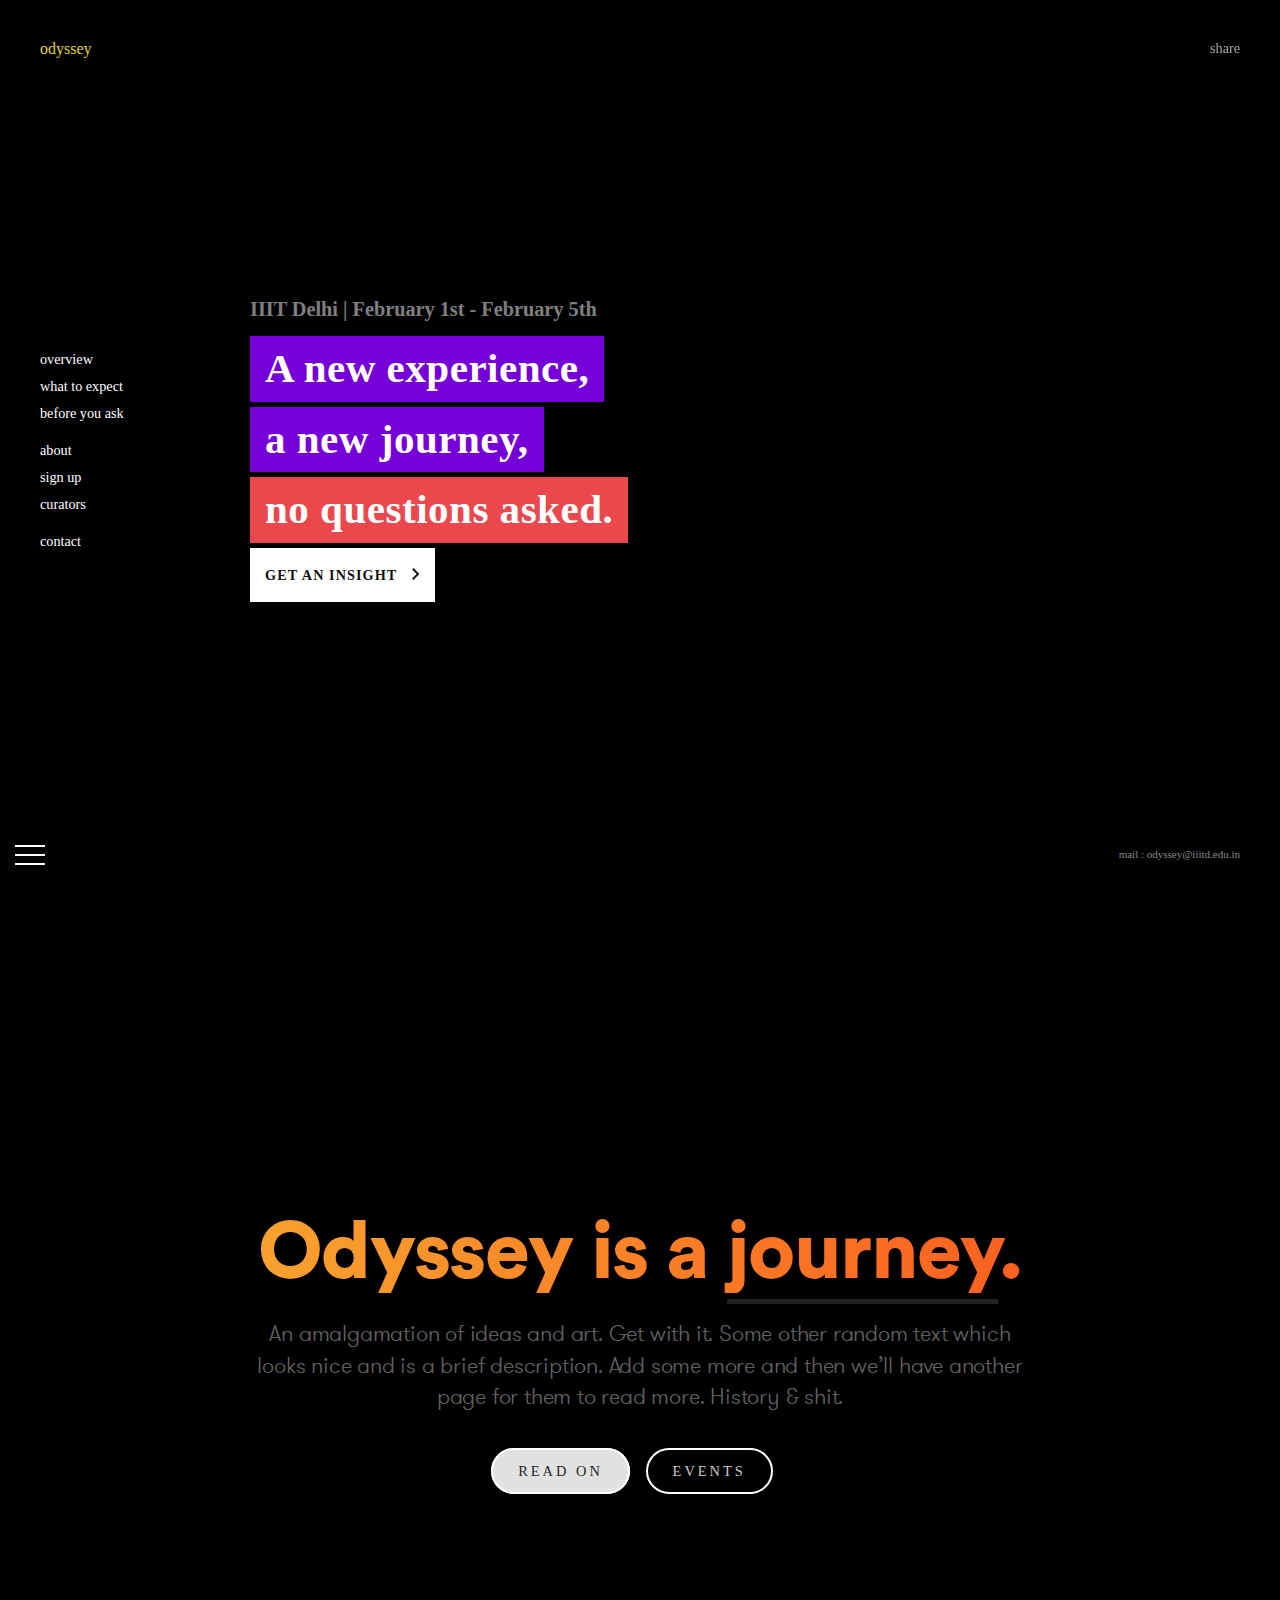
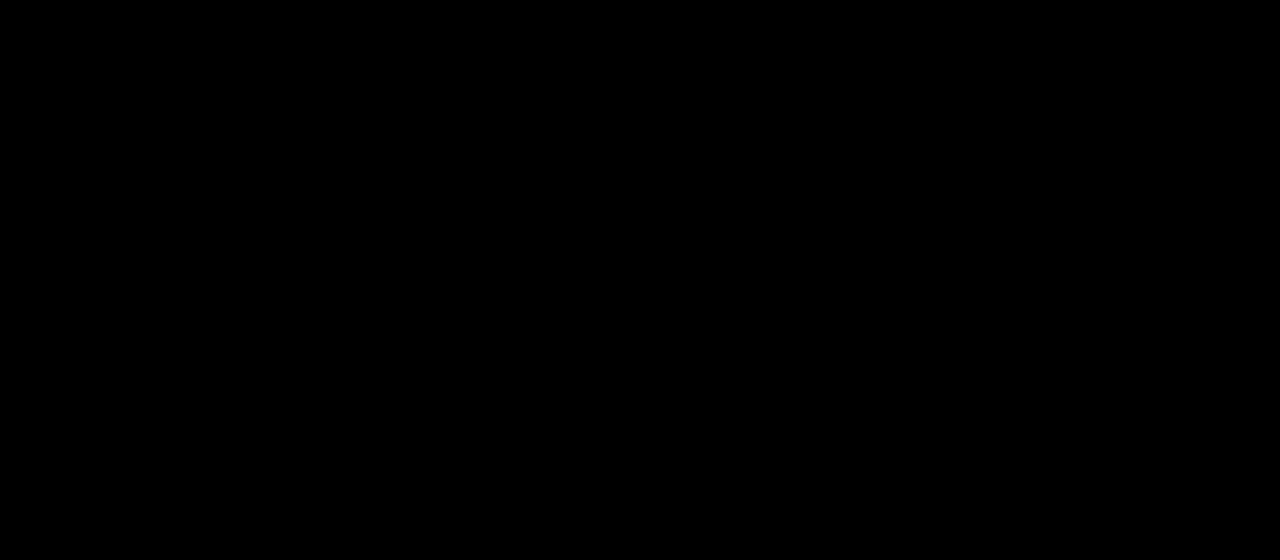
==== index.html @ 2875e205 "UPDATED Home" ====
<!DOCTYPE html>
<html lang="en">

<head>
    <meta charset="UTF-8">
    <title>O D Y S S E Y ' 1 7</title>
    <meta name="viewport" content="width=device-width, initial-scale=1">
    <link rel="stylesheet" href="css/app.css">
    <link rel="stylesheet" href="css/inola.css">
    <link rel="stylesheet" href="css/demo.css">
    <link rel="stylesheet" href="css/animate.css">
    <link href="https://fonts.googleapis.com/css?family=PT+Mono|Lato:100" rel="stylesheet">
    <script src="https://cdnjs.cloudflare.com/ajax/libs/jquery/3.2.1/jquery.min.js"></script>
    <script src="js/text.js"></script>
    <script src="js/lettering.js"></script>
    <script></script>
</head>

<body>
    <main class="nav">
        <section class="content">
            <nav class="menu menu--inola">
                <a class="menu__item" href="#">
						<span class="menu__item-name">What is this?</span>
						<span class="menu__item-label">odyssey is a journey</span>
					</a>
                <a class="menu__item" href="#">
						<span class="menu__item-name">The Realms</span>
						<span class="menu__item-label">Get ready to rumble</span>
					</a>
                <a class="menu__item" href="#">
						<span class="menu__item-name">Past Sponsors</span>
						<span class="menu__item-label">We need money yo</span>
					</a>
                <a class="menu__item" href="#">
						<span class="menu__item-name">Calendar</span>
						<span class="menu__item-label">Important dates</span>
					</a>
                <a class="menu__item" href="#">
						<span class="menu__item-name">Contact</span>
						<span class="menu__item-label">Get in touch</span>
					</a>
            </nav>
        </section>
    </main>
    <!--     <section class="main">
        <div class="centered">
            <div class="top">
                <div id="nav-icon1">
                    <span></span>
                    <span></span>
                    <span></span>
                </div>
            </div>
            <h2 class="seventeen">
				17
			</h2>
            <h1>ODYSSEY</h1>
            <h1>ODYSSEY</h1>
            <h1>ODYSSEY</h1>
        </div>
        <div class="social--links">
            <ul class="inline">
                <li>&#xf051;</li>
                <li>&#xf058;</li>
                <li>&#xf05d;</li>
                <li>&#xf05a;</li>
            </ul>
        </div>
    </section> -->
    <!-- HOME NEW -->
    <div class="c-navigation js-navigation c-navigation--landing is-animated" data-animate="after-intro">
        <div class="c-navigation__top">
            <a class="c-navigation__logo" data-track="Logo" href="/">
ODYSSEY
<!-- </a> <a class="c-navigation__link c-navigation__link--menu js-menu-button" href="#"></a> -->
            <a class="c-navigation__link c-navigation__link--share js-share-toggle" href="#">Share</a>
        </div>
        <div class="c-navigation__middle">
            <nav class="c-navigation__links">
                <div class="c-navigation__links-group">
                    <a class="c-navigation__link js-section-nav-link" data-section="overview" data-track="Navigation" data-label="Overview" href="/overview">Overview</a>
                    <a class="c-navigation__link js-section-nav-link" data-section="expectations" data-track="Navigation" data-label="Expectations" href="/expectations">What to Expect</a>
                    <a class="c-navigation__link js-section-nav-link" data-section="faqs" data-track="Navigation" data-label="FAQs" href="/faqs">Before You Ask</a>
                </div>
                <div class="c-navigation__links-group">
                    <a class="c-navigation__link " data-track="Navigation" data-label="About" href="/about">About</a>
                    <a class="c-navigation__link " data-track="Navigation" data-label="Sign Up" href="/challengers/new">Sign Up</a>
                    <a class="c-navigation__link " data-track="Navigation" data-label="curators" href="/curators">Curators</a>
                </div>
                <div class="c-navigation__links-group">
                    <a class="c-navigation__link" data-track="Navigation" data-label="Contact" href="mailto:hello@noquestionsasked.nyc">Contact</a>
                </div>
            </nav>
        </div>
        <div class="c-navigation__bottom">
            <a class="c-navigation__link c-navigation__link--copyright" target="blank" data-track="Copyright" data-label="Made by Bourn" href="phone:8447032600">
      
</a> </div>
    </div>
    <div class="c-navigation__share is-animated" data-animate="after-intro">
        <a class="c-navigation__link js-share-toggle" href="#">Share</a>
    </div>
    <section class="hero">
    </section>
    <div class="u-side-padding">
        <section class="c-intro">
            <div class="c-intro__text-wrap">
                <div class="c-intro__text">
                    <h2 class="c-intro__date" data-animate="intro-date">IIIT Delhi | February 1st - February 5th</h2>
                    <h1 class="c-intro__heading c-block-heading" data-animate="intro-heading"><span class="c-block-heading__line c-block-heading__line--purple is-animated">A new experience,</span><span class="c-block-heading__line c-block-heading__line--purple is-animated">a new journey,</span><span class="c-block-heading__line c-block-heading__line--coral is-animated">no questions asked.</span></h1><a class="c-intro__cta c-button c-button--white is-animated" data-track="Sign Up Button" data-label="Intro" data-animate="intro-cta" href="#0">get an insight<svg xmlns="http://www.w3.org/2000/svg" viewBox="0 0 8 12" class="c-button__icon"><path d="M7.22 6.026l.146-.147-5.81-5.81L.144 1.483l4.468 4.47L.07 10.493l1.414 1.414 5.81-5.81-.073-.072z" fill-rule="nonzero"></path></svg>
</a></div>
            </div>
          <span class="c-intro__image-credit is-animated" data-animate="after-intro">mail : odyssey@iiitd.edu.in</span></section>
    </div>
    <!-- HOME NEW -->
    <div class="top">
        <div id="nav-icon1">
            <span></span>
            <span></span>
            <span></span>
        </div>
    </div>
    <!--     <section class="hero">
        <div class="centered">
            <h1 class="un">journey</h1>
            <h1 class="deux">through the</h1>
            <h1 class="tres">realms</h1>
        </div>
    </section> -->
    <section class="about">
        <div class="centered">
            <h1>Odyssey is a <span>journey</span>.</h1>
            <p class="lead">
                An amalgamation of ideas and art. Get with it. Some other random text which looks nice and is a brief description. Add some more and then we&rsquo;ll have another page for them to read more. History &amp; shit.
            </p>
            <br>
            <p class="lead">
                <a href="#0" class="kuku_button blacc">read on</a>
                <a href="#0" class="kuku_button">Events</a>
            </p>
        </div>
    </section>
    <section class="divider uno">
        <div class="overlay"> </div>
    </section>
    <section class="events">
    </section>
    <script>
    $(window).scroll(function() {
        $('.about').each(function() {
            var imagePos = $(this).offset().top;

            var topOfWindow = $(window).scrollTop();
            if (imagePos < topOfWindow + 400) {
                $(this).addClass("yellow");
            }
        });
    });
    </script>
    <script src="js/app.js"></script>
</body>

</html>
---- css/app.css ----
.c-navigation {
  position: absolute;
  top: 0;
  left: 0;
  display: -ms-flexbox;
  display: -webkit-box;
  display: -webkit-flex;
  display: flex;
  -ms-flex-direction: column;
  -webkit-box-orient: vertical;
  -webkit-box-direction: normal;
  -webkit-flex-direction: column;
  flex-direction: column;
  padding: 40px;
  height: 100%;
  text-transform: lowercase;
  -webkit-transition: all 600ms cubic-bezier(0.23, 1, 0.32, 1);
  -o-transition: all 600ms cubic-bezier(0.23, 1, 0.32, 1);
  transition: all 600ms cubic-bezier(0.23, 1, 0.32, 1);
  z-index: 999; }

.c-navigation__top {
  -ms-flex: 1;
  -webkit-box-flex: 1;
  -webkit-flex: 1;
  flex: 1; }

a {
  color: currentColor;
  text-decoration: none;
  -webkit-transition: color 350ms cubic-bezier(0.23, 1, 0.32, 1);
  -o-transition: color 350ms cubic-bezier(0.23, 1, 0.32, 1);
  transition: color 350ms cubic-bezier(0.23, 1, 0.32, 1); }

.c-navigation__logo {
  border: 0;
  display: block;
  width: 100px; }

.c-navigation__link--menu {
  display: none; }

.c-navigation__link {
  border: 0;
  color: #fff;
  display: block;
  font-family: PT Mono;
  font-size: 0.88889em; }

.c-navigation__link + .c-navigation__link {
  margin-top: 10px; }

.c-navigation__link--share {
  display: none; }

.c-navigation__top::after {
  clear: both;
  content: "";
  display: block; }

.c-navigation__middle {
  -ms-flex-align: center;
  -webkit-box-align: center;
  -webkit-align-items: center;
  align-items: center;
  display: -ms-flexbox;
  display: -webkit-box;
  display: -webkit-flex;
  display: flex;
  -ms-flex-positive: 2;
  -webkit-box-flex: 2;
  -webkit-flex-grow: 2;
  flex-grow: 2; }

.c-navigation__links-group + .c-navigation__links-group {
  margin-top: 20px; }

.c-navigation__bottom {
  -ms-flex-align: end;
  -webkit-box-align: end;
  -webkit-align-items: flex-end;
  align-items: flex-end;
  display: -ms-flexbox;
  display: -webkit-box;
  display: -webkit-flex;
  display: flex;
  -ms-flex: 1;
  -webkit-box-flex: 1;
  -webkit-flex: 1;
  flex: 1; }

.c-navigation__share {
  position: fixed;
  top: 0;
  right: 0;
  padding: 40px;
  text-transform: lowercase;
  -webkit-transition: all 600ms cubic-bezier(0.23, 1, 0.32, 1);
  -o-transition: all 600ms cubic-bezier(0.23, 1, 0.32, 1);
  transition: all 600ms cubic-bezier(0.23, 1, 0.32, 1);
  z-index: 999; }

.c-navigation__share .c-navigation__link {
  color: #aaa; }

.u-side-padding {
  padding-left: 250px; }

.c-intro {
  height: 100vh;
  width: 100%;
  -ms-flex-align: center;
  -webkit-box-align: center;
  -webkit-align-items: center;
  align-items: center;
  display: -ms-flexbox;
  display: -webkit-box;
  display: -webkit-flex;
  display: flex;
  position: relative; }

.c-intro__text-wrap {
  margin-right: auto;
  margin-left: auto;
  max-width: 1080px;
  width: 100%; }

.c-landing [data-animate].c-intro__date {
  -webkit-animation: opacity 600ms forwards cubic-bezier(0.23, 1, 0.32, 1) 100ms;
  animation: opacity 600ms forwards cubic-bezier(0.23, 1, 0.32, 1) 100ms; }

.c-intro__date {
  font-size: 1.26563em;
  margin-bottom: 15px;
  z-index: 100;
  font-family: Montserrat;
  color: rgba(255, 255, 255, 0.5);
  text-transform: none; }

.c-intro__heading {
  width: 600px; }

.c-block-heading {
  line-height: 0;
  white-space: pre-line; }

h1, .c-cta__paragraph, .c-cta__title, .c-share__title {
  font-size: 2.56578em; }

.c-landing [data-animate] .c-block-heading__line.is-animated {
  opacity: 1; }

.c-block-heading__line {
  padding-right: 15px;
  padding-left: 15px;
  color: #fff;
  letter-spacing: .5px;
  font-family: Montserrat;
  display: inline-block;
  line-height: 1.6;
  position: relative;
  -webkit-transition: all 800ms cubic-bezier(0.23, 1, 0.32, 1);
  -o-transition: all 800ms cubic-bezier(0.23, 1, 0.32, 1);
  transition: all 800ms cubic-bezier(0.23, 1, 0.32, 1);
  z-index: 1; }

.c-block-heading__line + .c-block-heading__line {
  margin-top: 5px; }

.c-block-heading__line--purple {
  background-color: #7500D8; }

.c-block-heading__line--coral {
  background: #EB484D; }

button, [type='button'], [type='reset'], [type='submit'], .c-button {
  font-size: 0.88889em;
  font-family: PT Mono;
  font-weight: 700;
  letter-spacing: 0.075em;
  text-transform: uppercase;
  padding: 20px 15px;
  -webkit-appearance: none;
  -moz-appearance: none;
  appearance: none;
  background-color: #EB484D;
  border: 0;
  color: #fff;
  z-index: 1;
  cursor: pointer;
  display: inline-block;
  line-height: 1;
  outline: 0;
  text-align: center;
  text-decoration: none;
  -webkit-transition: background-color 350ms cubic-bezier(0.23, 1, 0.32, 1);
  -o-transition: background-color 350ms cubic-bezier(0.23, 1, 0.32, 1);
  transition: background-color 350ms cubic-bezier(0.23, 1, 0.32, 1);
  -webkit-user-select: none;
  -moz-user-select: none;
  -ms-user-select: none;
  user-select: none;
  vertical-align: middle;
  white-space: nowrap; }

.c-intro__cta {
  margin-top: 5px; }

.c-button--white {
  background-color: #fff;
  color: #111; }

.c-button__icon {
  fill: currentColor;
  margin-left: 15px;
  width: 8px; }

.c-intro__image {
  position: absolute;
  top: 50%;
  right: 0;
  -ms-flex-align: center;
  -webkit-box-align: center;
  -webkit-align-items: center;
  align-items: center;
  display: -ms-flexbox;
  display: -webkit-box;
  display: -webkit-flex;
  display: flex;
  height: 100%;
  max-height: 85%;
  max-width: 90%;
  -webkit-transform: translateY(-50%);
  -ms-transform: translateY(-50%);
  transform: translateY(-50%);
  z-index: 0; }

.c-landing [data-animate].c-intro__image.is-animated, .c-landing [data-animate].c-intro__image-credit.is-animated {
  opacity: 1; }

.c-intro__image img {
  height: auto;
  width: auto;
  max-height: 100%;
  max-width: 100%;
  position: relative; }

.c-intro__image-credit {
  position: absolute;
  right: 40px;
  bottom: 40px;
  color: #888;
  display: block;
  font-size: 11px; }

*,
*::after,
*::before {
  margin: 0;
  padding: 0;
  -webkit-box-sizing: border-box;
  box-sizing: border-box; }

@font-face {
  font-family: Montserrat;
  src: url(head.ttf); }

@font-face {
  font-family: Montserrat Bold;
  src: url(head_bold.ttf); }

@font-face {
  font-family: Campton;
  src: url(gt.ttf); }

@font-face {
  font-family: 'fontello';
  src: url("./font/fontello.eot?85958074");
  src: url("./font/fontello.eot?85958074#iefix") format("embedded-opentype"), url("./font/fontello.woff?85958074") format("woff"), url("./font/fontello.ttf?85958074") format("truetype"), url("./font/fontello.svg?85958074#fontello") format("svg");
  font-weight: normal;
  font-style: normal; }

html,
body {
  font-size: 100%; }

body {
  background: #000;
  font-family: PT Mono;
  --color-text: #8c8c8c;
  --color-background: #000;
  --color-link: #e5d338;
  --color-link-hover: #8c8c8c; }

.seventeen {
  position: absolute;
  font-size: 30rem;
  line-height: 0;
  right: 120px;
  font-weight: normal;
  color: rgba(255, 255, 255, 0.07111);
  font-family: Lato;
  letter-spacing: -90px; }

.main {
  background: url(bg2.gif) center right no-repeat fixed;
  background-size: cover;
  height: 100vh;
  width: 100%;
  overflow: hidden;
  display: table; }
  .main .centered {
    background: rgba(0, 0, 0, 0.9);
    text-align: center;
    display: table-cell;
    vertical-align: middle; }
    .main .centered h1 {
      font-size: 17rem;
      letter-spacing: -35px;
      font-family: "Montserrat";
      text-shadow: -1px -1px 0 #fff, 1px -1px 0 #fff, -1px 1px 0 #fff, 1px 1px 0 #fff;
      line-height: 0;
      -webkit-animation: glitch1 2.5s infinite;
      animation: glitch1 2.5s infinite; }
    .main .centered h1:nth-child(2) {
      color: red;
      -webkit-animation: glitch2 .5s infinite;
      animation: glitch2 .5s infinite; }
    .main .centered h1:nth-child(3) {
      color: blue;
      -webkit-animation: glitch3 2.5s infinite;
      animation: glitch3 2.5s infinite; }

@-webkit-keyframes glitch1 {
  0% {
    -webkit-transform: none;
    transform: none;
    opacity: 1; }
  7% {
    -webkit-transform: skew(-0.5deg, -0.9deg);
    transform: skew(-0.5deg, -0.9deg);
    opacity: 1; }
  10% {
    -webkit-transform: none;
    transform: none;
    opacity: 1; }
  27% {
    -webkit-transform: none;
    transform: none;
    opacity: 1; }
  30% {
    -webkit-transform: skew(0.8deg, -0.1deg);
    transform: skew(0.8deg, -0.1deg);
    opacity: 1; }
  35% {
    -webkit-transform: none;
    transform: none;
    opacity: 1; }
  52% {
    -webkit-transform: none;
    transform: none;
    opacity: 1; }
  55% {
    -webkit-transform: skew(-1deg, 0.2deg);
    transform: skew(-1deg, 0.2deg);
    opacity: 1; }
  50% {
    -webkit-transform: none;
    transform: none;
    opacity: 1; }
  72% {
    -webkit-transform: none;
    transform: none;
    opacity: 1; }
  75% {
    -webkit-transform: skew(0.4deg, 1deg);
    transform: skew(0.4deg, 1deg);
    opacity: 1; }
  80% {
    -webkit-transform: none;
    transform: none;
    opacity: 1; }
  100% {
    -webkit-transform: none;
    transform: none;
    opacity: 1; } }

@keyframes glitch1 {
  0% {
    -webkit-transform: none;
    transform: none;
    opacity: 1; }
  7% {
    -webkit-transform: skew(-0.5deg, -0.9deg);
    transform: skew(-0.5deg, -0.9deg);
    opacity: 1; }
  10% {
    -webkit-transform: none;
    transform: none;
    opacity: 1; }
  27% {
    -webkit-transform: none;
    transform: none;
    opacity: 1; }
  30% {
    -webkit-transform: skew(0.8deg, -0.1deg);
    transform: skew(0.8deg, -0.1deg);
    opacity: 1; }
  35% {
    -webkit-transform: none;
    transform: none;
    opacity: 1; }
  52% {
    -webkit-transform: none;
    transform: none;
    opacity: 1; }
  55% {
    -webkit-transform: skew(-1deg, 0.2deg);
    transform: skew(-1deg, 0.2deg);
    opacity: 1; }
  50% {
    -webkit-transform: none;
    transform: none;
    opacity: 1; }
  72% {
    -webkit-transform: none;
    transform: none;
    opacity: 1; }
  75% {
    -webkit-transform: skew(0.4deg, 1deg);
    transform: skew(0.4deg, 1deg);
    opacity: 1; }
  80% {
    -webkit-transform: none;
    transform: none;
    opacity: 1; }
  100% {
    -webkit-transform: none;
    transform: none;
    opacity: 1; } }

@-webkit-keyframes glitch2 {
  0% {
    -webkit-transform: none;
    transform: none;
    opacity: 0; }
  7% {
    -webkit-transform: translate(-12px, -3px);
    transform: translate(-12px, -3px);
    opacity: 1; }
  10% {
    -webkit-transform: none;
    transform: none;
    opacity: 0; }
  27% {
    -webkit-transform: none;
    transform: none;
    opacity: 0; }
  30% {
    -webkit-transform: translate(-10px, -12px);
    transform: translate(-10px, -12px);
    opacity: 1; }
  35% {
    -webkit-transform: none;
    transform: none;
    opacity: 1; }
  52% {
    -webkit-transform: none;
    transform: none;
    opacity: 1; }
  55% {
    -webkit-transform: translate(-10px, -1px);
    transform: translate(-10px, -1px);
    opacity: 1; }
  50% {
    -webkit-transform: none;
    transform: none;
    opacity: 1; }
  72% {
    -webkit-transform: none;
    transform: none;
    opacity: 1; }
  75% {
    -webkit-transform: translate(-12px, -6px);
    transform: translate(-12px, -6px);
    opacity: 1; }
  80% {
    -webkit-transform: none;
    transform: none;
    opacity: 0; }
  100% {
    -webkit-transform: none;
    transform: none;
    opacity: 0; } }

@keyframes glitch2 {
  0% {
    -webkit-transform: none;
    transform: none;
    opacity: 0; }
  7% {
    -webkit-transform: translate(-12px, -3px);
    transform: translate(-12px, -3px);
    opacity: 1; }
  10% {
    -webkit-transform: none;
    transform: none;
    opacity: 0; }
  27% {
    -webkit-transform: none;
    transform: none;
    opacity: 0; }
  30% {
    -webkit-transform: translate(-10px, -12px);
    transform: translate(-10px, -12px);
    opacity: 1; }
  35% {
    -webkit-transform: none;
    transform: none;
    opacity: 1; }
  52% {
    -webkit-transform: none;
    transform: none;
    opacity: 1; }
  55% {
    -webkit-transform: translate(-10px, -1px);
    transform: translate(-10px, -1px);
    opacity: 1; }
  50% {
    -webkit-transform: none;
    transform: none;
    opacity: 1; }
  72% {
    -webkit-transform: none;
    transform: none;
    opacity: 1; }
  75% {
    -webkit-transform: translate(-12px, -6px);
    transform: translate(-12px, -6px);
    opacity: 1; }
  80% {
    -webkit-transform: none;
    transform: none;
    opacity: 0; }
  100% {
    -webkit-transform: none;
    transform: none;
    opacity: 0; } }

@-webkit-keyframes glitch3 {
  0% {
    -webkit-transform: none;
    transform: none;
    opacity: 0; }
  7% {
    -webkit-transform: translate(-2px, 3px);
    transform: translate(-2px, 3px);
    opacity: 0.5; }
  10% {
    -webkit-transform: none;
    transform: none;
    opacity: 0; }
  27% {
    -webkit-transform: none;
    transform: none;
    opacity: 0; }
  30% {
    -webkit-transform: translate(5px, -2px);
    transform: translate(5px, -2px);
    opacity: 0.5; }
  35% {
    -webkit-transform: none;
    transform: none;
    opacity: 0; }
  52% {
    -webkit-transform: none;
    transform: none;
    opacity: 0; }
  55% {
    -webkit-transform: translate(5px, 1px);
    transform: translate(5px, 1px);
    opacity: 0.5; }
  50% {
    -webkit-transform: none;
    transform: none;
    opacity: 0; }
  72% {
    -webkit-transform: none;
    transform: none;
    opacity: 0; }
  75% {
    -webkit-transform: translate(-2px, 6px);
    transform: translate(-2px, 6px);
    opacity: 0.5; }
  80% {
    -webkit-transform: none;
    transform: none;
    opacity: 0; }
  100% {
    -webkit-transform: none;
    transform: none;
    opacity: 0; } }

@keyframes glitch3 {
  0% {
    -webkit-transform: none;
    transform: none;
    opacity: 0; }
  7% {
    -webkit-transform: translate(-2px, 3px);
    transform: translate(-2px, 3px);
    opacity: 0.5; }
  10% {
    -webkit-transform: none;
    transform: none;
    opacity: 0; }
  27% {
    -webkit-transform: none;
    transform: none;
    opacity: 0; }
  30% {
    -webkit-transform: translate(5px, -2px);
    transform: translate(5px, -2px);
    opacity: 0.5; }
  35% {
    -webkit-transform: none;
    transform: none;
    opacity: 0; }
  52% {
    -webkit-transform: none;
    transform: none;
    opacity: 0; }
  55% {
    -webkit-transform: translate(5px, 1px);
    transform: translate(5px, 1px);
    opacity: 0.5; }
  50% {
    -webkit-transform: none;
    transform: none;
    opacity: 0; }
  72% {
    -webkit-transform: none;
    transform: none;
    opacity: 0; }
  75% {
    -webkit-transform: translate(-2px, 6px);
    transform: translate(-2px, 6px);
    opacity: 0.5; }
  80% {
    -webkit-transform: none;
    transform: none;
    opacity: 0; }
  100% {
    -webkit-transform: none;
    transform: none;
    opacity: 0; } }
    .main .centered .bottom {
      font-family: PT Mono;
      position: absolute;
      bottom: 0;
      width: 100%; }
      .main .centered .bottom .copy {
        position: absolute;
        padding: 20px 10px;
        letter-spacing: -.2px;
        color: rgba(255, 255, 255, 0.444); }
      .main .centered .bottom .right {
        position: absolute;
        padding: 20px 10px;
        color: #fff; }

#nav-icon1 {
  z-index: 1000;
  position: fixed;
  left: 0;
  bottom: 0; }

#nav-icon1,
#nav-icon2,
#nav-icon3,
#nav-icon4 {
  width: 30px;
  height: 45px;
  margin: 10px 15px;
  -webkit-transform: rotate(0deg);
  -ms-transform: rotate(0deg);
  transform: rotate(0deg);
  -webkit-transition: .5s ease-in-out;
  -o-transition: .5s ease-in-out;
  transition: .5s ease-in-out;
  cursor: pointer; }

#nav-icon1 span,
#nav-icon3 span,
#nav-icon4 span {
  display: block;
  position: absolute;
  height: 2px;
  width: 100%;
  background: #fff;
  opacity: 1;
  left: 0;
  -webkit-transform: rotate(0deg);
  -ms-transform: rotate(0deg);
  transform: rotate(0deg);
  -webkit-transition: .25s ease-in-out;
  -o-transition: .25s ease-in-out;
  transition: .25s ease-in-out; }

#nav-icon1 span:nth-child(1) {
  top: 0px; }

#nav-icon1 span:nth-child(2) {
  top: 9px; }

#nav-icon1 span:nth-child(3) {
  top: 18px; }

#nav-icon1.open span:nth-child(1) {
  top: 18px;
  -webkit-transform: rotate(135deg);
  -ms-transform: rotate(135deg);
  transform: rotate(135deg); }

#nav-icon1.open span:nth-child(2) {
  opacity: 0;
  left: -60px; }

#nav-icon1.open span:nth-child(3) {
  top: 18px;
  -webkit-transform: rotate(-135deg);
  -ms-transform: rotate(-135deg);
  transform: rotate(-135deg); }

.about {
  height: 100vh;
  width: 100%;
  display: table; }
  .about .centered {
    display: table-cell;
    vertical-align: middle;
    text-align: center; }
    .about .centered h1 {
      background: #5f2c82;
      font-family: "Montserrat Bold";
      letter-spacing: -.02em;
      font-size: 5rem;
      background: #fc4a1a;
      font-weight: normal;
      /* fallback for old browsers */
      background: -webkit-linear-gradient(to right, #f7b733, #fc4a1a);
      /* Chrome 10-25, Safari 5.1-6 */
      background: -webkit-gradient(linear, left top, right top, from(#f7b733), to(#fc4a1a));
      background: -webkit-linear-gradient(left, #f7b733, #fc4a1a);
      background: -o-linear-gradient(left, #f7b733, #fc4a1a);
      background: linear-gradient(to right, #f7b733, #fc4a1a);
      /* W3C, IE 10+/ Edge, Firefox 16+, Chrome 26+, Opera 12+, Safari 7+ */
      -webkit-background-clip: text;
      -webkit-text-fill-color: transparent; }
      .about .centered h1 span {
        padding-bottom: 6px;
        border-bottom: 5px solid rgba(255, 255, 255, 0.13); }
    .about .centered p.lead {
      font-size: 1.4rem;
      line-height: 1.4;
      color: rgba(255, 255, 255, 0.4);
      font-family: Campton;
      letter-spacing: -.2px;
      padding: 1.6rem 16rem 0 16rem; }

.social--links {
  position: absolute;
  bottom: 0;
  right: 0;
  margin: 35px 15px;
  color: #fff; }
  .social--links ul.inline {
    list-style: none; }
    .social--links ul.inline li {
      font-family: "fontello";
      font-style: normal;
      font-weight: normal;
      speak: none;
      display: inline-block;
      text-decoration: inherit;
      width: 1em;
      margin-right: .2em;
      text-align: center;
      font-variant: normal;
      text-transform: none;
      line-height: 1em;
      margin-left: .2em;
      font-size: 120%;
      -webkit-font-smoothing: antialiased;
      -moz-osx-font-smoothing: grayscale;
      text-shadow: -2px -2px 0 red, 2px 2px 0 blue, 0 0 13px rgba(255, 0, 0, 0.55), 0 0 12px rgba(0, 0, 255, 0.45);
      display: inline; }

.yellow {
  -webkit-animation-name: yello;
  animation-name: yello;
  -webkit-animation-duration: 1.5s;
  animation-duration: 1.5s;
  background: #040404; }

.kuku_button {
  position: relative;
  color: rgba(255, 255, 255, 0.8);
  font-family: PT Mono;
  font-size: .9rem;
  border-radius: 50px;
  text-transform: uppercase;
  letter-spacing: 3px;
  padding: 13px 25px;
  background: transparent;
  border: 2px solid #fff;
  top: -3px;
  right: 3px;
  margin-right: 10px; }
  .kuku_button:hover {
    background: rgba(255, 255, 255, 0);
    color: #fff;
    -webkit-box-shadow: 3px 3px 0 rgba(255, 255, 255, 0);
    box-shadow: 3px 3px 0 rgba(255, 255, 255, 0);
    opacity: 1; }

.blacc {
  background: rgba(255, 255, 255, 0.888);
  color: #222; }

@-webkit-keyframes yello {
  0% {
    background: #000; }
  100% {
    background: #040404; } }

@keyframes yello {
  0% {
    background: #000; }
  100% {
    background: #040404; } }

.divider {
  width: 100%;
  height: 40vh;
  display: table; }
  .divider .overlay {
    display: table-cell;
    vertical-align: middle;
    text-align: center;
    background: rgba(0, 0, 0, 0.7); }

.uno {
  background: url(bg1.gif) center center no-repeat fixed;
  background-size: cover; }
---- css/demo.css ----
*,
*::after,
*::before {
	box-sizing: border-box;
	transition: all .35s ease-in-out;
}

html {
	background: #fff;
}

body {
	background-color: #fff;
	background-color: var(--color-background);
	-webkit-font-smoothing: antialiased;
	-moz-osx-font-smoothing: grayscale;
}


a {
	text-decoration: none;
	color: #5d93d8;
	color: var(--color-link);
	outline: none;
}

a:hover,
a:focus {
	color: #423c2b;
	color: var(--color-link-hover);
	outline: none;
}

.hidden {
	position: absolute;
	overflow: hidden;
	width: 0;
	height: 0;
	pointer-events: none;
}

main.nav {
	z-index: 1;
	/*display: */
	opacity: 0;
	background: #000;
	position: fixed;
	z-index: -100;
	height: 100vh;
	width: 100%;
}

.content {
	position: relative;
	display: flex;
	justify-content: center;
	align-items: center;
	min-height: 100vh;
	margin: 0 auto;
	padding: 3em 2em;
}

/* Common styles for the menus */
.menu {
	position: relative;
	z-index: 10;
}

.menu__item {
	line-height: 1;
	position: relative;
	display: block;
	margin: 1em 0;
	outline: none;
}

.menu__item-name,
.menu__item-label {
	position: relative;
	display: inline-block;
}

.menu__item-name {
	font-size: 1.25em;
}

.menu__item-label {
	margin: 0 0 0 0.5em;
}


@media screen and (max-width: 50em) {
	html,
	body {
		overflow-x: hidden;
		width: 100vw;
		height: 100%;
	}
	.content {
		height: auto;
		min-height: 0;
		padding-bottom: 10em;
	}
}
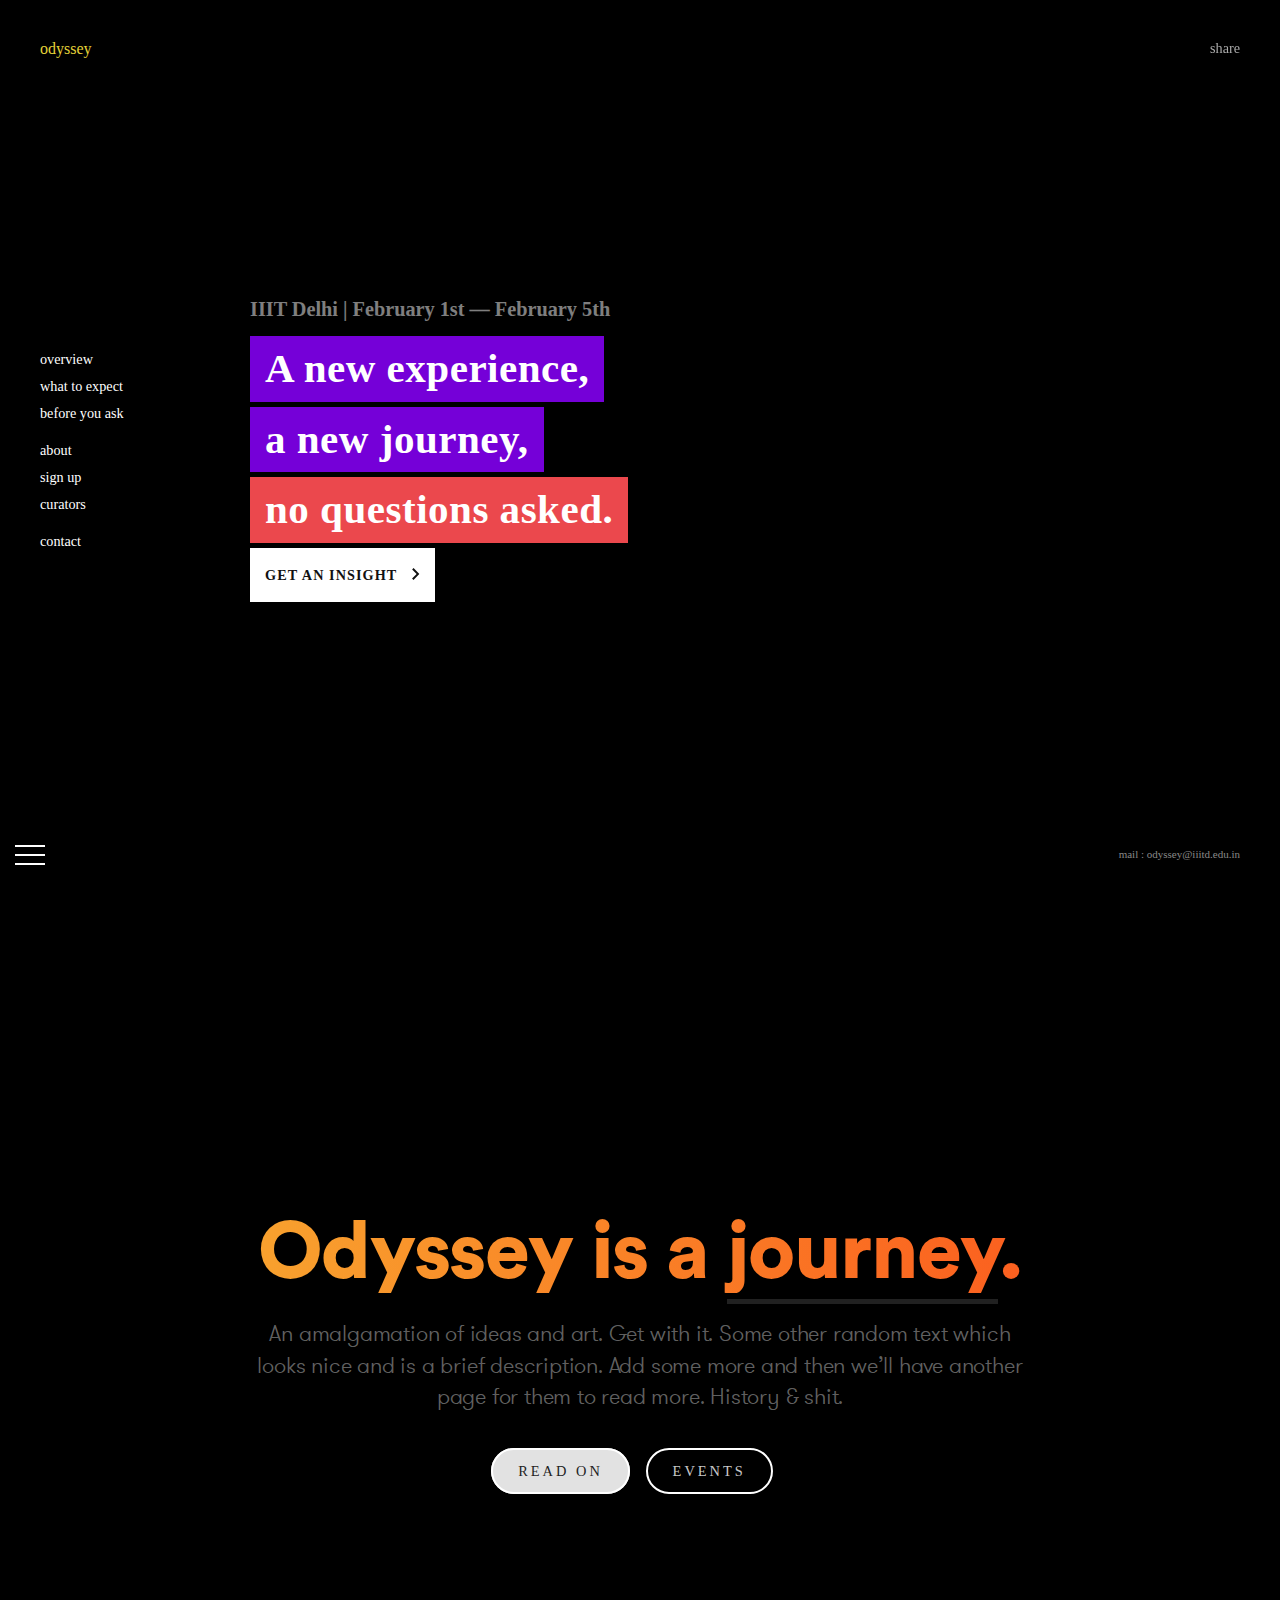
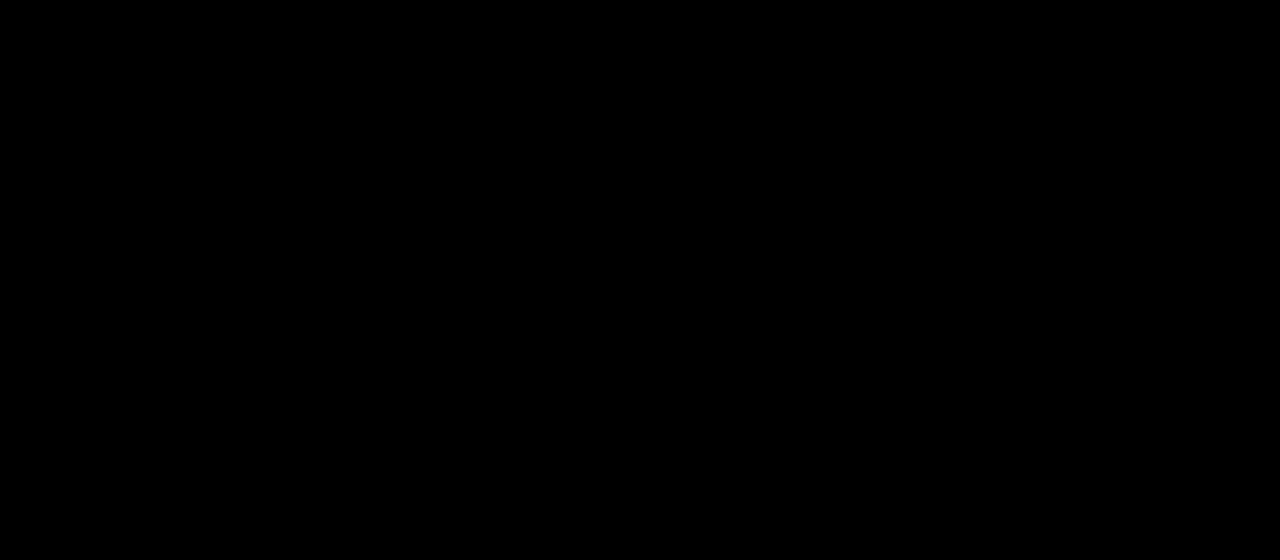
==== commit 2b09a527: "Fixed menu" ====
--- a/index.html
+++ b/index.html
@@ -2,163 +2,163 @@
 <html lang="en">
 
 <head>
-    <meta charset="UTF-8">
-    <title>O D Y S S E Y ' 1 7</title>
-    <meta name="viewport" content="width=device-width, initial-scale=1">
-    <link rel="stylesheet" href="css/app.css">
-    <link rel="stylesheet" href="css/inola.css">
-    <link rel="stylesheet" href="css/demo.css">
-    <link rel="stylesheet" href="css/animate.css">
-    <link href="https://fonts.googleapis.com/css?family=PT+Mono|Lato:100" rel="stylesheet">
-    <script src="https://cdnjs.cloudflare.com/ajax/libs/jquery/3.2.1/jquery.min.js"></script>
-    <script src="js/text.js"></script>
-    <script src="js/lettering.js"></script>
-    <script></script>
+		<meta charset="UTF-8">
+		<title>O D Y S S E Y ' 1 7</title>
+		<meta name="viewport" content="width=device-width, initial-scale=1">
+		<link rel="stylesheet" href="css/app.css">
+		<link rel="stylesheet" href="css/inola.css">
+		<link rel="stylesheet" href="css/demo.css">
+		<link rel="stylesheet" href="css/animate.css">
+		<link href="https://fonts.googleapis.com/css?family=PT+Mono|Lato:100" rel="stylesheet">
+		<script src="https://cdnjs.cloudflare.com/ajax/libs/jquery/3.2.1/jquery.min.js"></script>
+		<script src="js/text.js"></script>
+		<script src="js/lettering.js"></script>
+		<script></script>
 </head>
 
 <body>
-    <main class="nav">
-        <section class="content">
-            <nav class="menu menu--inola">
-                <a class="menu__item" href="#">
+		<main class="nav">
+				<section class="content">
+						<nav class="menu menu--inola">
+								<a class="menu__item" href="#">
 						<span class="menu__item-name">What is this?</span>
 						<span class="menu__item-label">odyssey is a journey</span>
 					</a>
-                <a class="menu__item" href="#">
+								<a class="menu__item" href="#">
 						<span class="menu__item-name">The Realms</span>
 						<span class="menu__item-label">Get ready to rumble</span>
 					</a>
-                <a class="menu__item" href="#">
+								<a class="menu__item" href="#">
 						<span class="menu__item-name">Past Sponsors</span>
 						<span class="menu__item-label">We need money yo</span>
 					</a>
-                <a class="menu__item" href="#">
+								<a class="menu__item" href="#">
 						<span class="menu__item-name">Calendar</span>
 						<span class="menu__item-label">Important dates</span>
 					</a>
-                <a class="menu__item" href="#">
+								<a class="menu__item" href="#">
 						<span class="menu__item-name">Contact</span>
 						<span class="menu__item-label">Get in touch</span>
 					</a>
-            </nav>
-        </section>
-    </main>
-    <!--     <section class="main">
-        <div class="centered">
-            <div class="top">
-                <div id="nav-icon1">
-                    <span></span>
-                    <span></span>
-                    <span></span>
-                </div>
-            </div>
-            <h2 class="seventeen">
+						</nav>
+				</section>
+		</main>
+		<!--     <section class="main">
+				<div class="centered">
+						<div class="top">
+								<div id="nav-icon1">
+										<span></span>
+										<span></span>
+										<span></span>
+								</div>
+						</div>
+						<h2 class="seventeen">
 				17
 			</h2>
-            <h1>ODYSSEY</h1>
-            <h1>ODYSSEY</h1>
-            <h1>ODYSSEY</h1>
-        </div>
-        <div class="social--links">
-            <ul class="inline">
-                <li>&#xf051;</li>
-                <li>&#xf058;</li>
-                <li>&#xf05d;</li>
-                <li>&#xf05a;</li>
-            </ul>
-        </div>
-    </section> -->
-    <!-- HOME NEW -->
-    <div class="c-navigation js-navigation c-navigation--landing is-animated" data-animate="after-intro">
-        <div class="c-navigation__top">
-            <a class="c-navigation__logo" data-track="Logo" href="/">
+						<h1>ODYSSEY</h1>
+						<h1>ODYSSEY</h1>
+						<h1>ODYSSEY</h1>
+				</div>
+				<div class="social--links">
+						<ul class="inline">
+								<li>&#xf051;</li>
+								<li>&#xf058;</li>
+								<li>&#xf05d;</li>
+								<li>&#xf05a;</li>
+						</ul>
+				</div>
+		</section> -->
+		<!-- HOME NEW -->
+		<div class="c-navigation js-navigation c-navigation--landing is-animated animated fadeIn delay-5" data-animate="after-intro animated fadeIn delay-5">
+				<div class="c-navigation__top animated fadeIn delay-5">
+						<a class="c-navigation__logo" data-track="Logo" href="/">
 ODYSSEY
 <!-- </a> <a class="c-navigation__link c-navigation__link--menu js-menu-button" href="#"></a> -->
-            <a class="c-navigation__link c-navigation__link--share js-share-toggle" href="#">Share</a>
-        </div>
-        <div class="c-navigation__middle">
-            <nav class="c-navigation__links">
-                <div class="c-navigation__links-group">
-                    <a class="c-navigation__link js-section-nav-link" data-section="overview" data-track="Navigation" data-label="Overview" href="/overview">Overview</a>
-                    <a class="c-navigation__link js-section-nav-link" data-section="expectations" data-track="Navigation" data-label="Expectations" href="/expectations">What to Expect</a>
-                    <a class="c-navigation__link js-section-nav-link" data-section="faqs" data-track="Navigation" data-label="FAQs" href="/faqs">Before You Ask</a>
-                </div>
-                <div class="c-navigation__links-group">
-                    <a class="c-navigation__link " data-track="Navigation" data-label="About" href="/about">About</a>
-                    <a class="c-navigation__link " data-track="Navigation" data-label="Sign Up" href="/challengers/new">Sign Up</a>
-                    <a class="c-navigation__link " data-track="Navigation" data-label="curators" href="/curators">Curators</a>
-                </div>
-                <div class="c-navigation__links-group">
-                    <a class="c-navigation__link" data-track="Navigation" data-label="Contact" href="mailto:hello@noquestionsasked.nyc">Contact</a>
-                </div>
-            </nav>
-        </div>
-        <div class="c-navigation__bottom">
-            <a class="c-navigation__link c-navigation__link--copyright" target="blank" data-track="Copyright" data-label="Made by Bourn" href="phone:8447032600">
-      
+						<a class="c-navigation__link c-navigation__link--share js-share-toggle" href="#"></a>
+				</div>
+				<div class="c-navigation__middle">
+						<nav class="c-navigation__links animated fadeInLeft delay-5">
+								<div class="c-navigation__links-group">
+										<a class="c-navigation__link js-section-nav-link" data-section="overview" data-track="Navigation" data-label="Overview" href="/overview">Overview</a>
+										<a class="c-navigation__link js-section-nav-link" data-section="expectations" data-track="Navigation" data-label="Expectations" href="/expectations">What to Expect</a>
+										<a class="c-navigation__link js-section-nav-link" data-section="faqs" data-track="Navigation" data-label="FAQs" href="/faqs">Before You Ask</a>
+								</div>
+								<div class="c-navigation__links-group">
+										<a class="c-navigation__link " data-track="Navigation" data-label="About" href="/about">About</a>
+										<a class="c-navigation__link " data-track="Navigation" data-label="Sign Up" href="/challengers/new">Sign Up</a>
+										<a class="c-navigation__link " data-track="Navigation" data-label="curators" href="/curators">Curators</a>
+								</div>
+								<div class="c-navigation__links-group">
+										<a class="c-navigation__link" data-track="Navigation" data-label="Contact" href="#0">Contact</a>
+								</div>
+						</nav>
+				</div>
+				<div class="c-navigation__bottom">
+						<a class="c-navigation__link c-navigation__link--copyright" target="blank" href="phone:8447032600">
+			
 </a> </div>
-    </div>
-    <div class="c-navigation__share is-animated" data-animate="after-intro">
-        <a class="c-navigation__link js-share-toggle" href="#">Share</a>
-    </div>
-    <section class="hero">
-    </section>
-    <div class="u-side-padding">
-        <section class="c-intro">
-            <div class="c-intro__text-wrap">
-                <div class="c-intro__text">
-                    <h2 class="c-intro__date" data-animate="intro-date">IIIT Delhi | February 1st - February 5th</h2>
-                    <h1 class="c-intro__heading c-block-heading" data-animate="intro-heading"><span class="c-block-heading__line c-block-heading__line--purple is-animated">A new experience,</span><span class="c-block-heading__line c-block-heading__line--purple is-animated">a new journey,</span><span class="c-block-heading__line c-block-heading__line--coral is-animated">no questions asked.</span></h1><a class="c-intro__cta c-button c-button--white is-animated" data-track="Sign Up Button" data-label="Intro" data-animate="intro-cta" href="#0">get an insight<svg xmlns="http://www.w3.org/2000/svg" viewBox="0 0 8 12" class="c-button__icon"><path d="M7.22 6.026l.146-.147-5.81-5.81L.144 1.483l4.468 4.47L.07 10.493l1.414 1.414 5.81-5.81-.073-.072z" fill-rule="nonzero"></path></svg>
+		</div>
+		<div class="animated fadeIn delay-5 c-navigation__share is-animated" data-animate="after-intro">
+				<a class="c-navigation__link js-share-toggle" href="#">Share</a>
+		</div>
+		<section class="hero">
+		</section>
+		<div class="u-side-padding">
+				<section class="c-intro">
+						<div class="c-intro__text-wrap">
+								<div class="c-intro__text">
+										<h2 class="c-intro__date animated fadeIn delay-1" data-animate="intro-date ">IIIT Delhi | February 1st &mdash; February 5th</h2>
+										<h1 class="c-intro__heading c-block-heading"><span class="animated fadeIn delay-2 c-block-heading__line c-block-heading__line--purple is-animated">A new experience,</span><span class="animated fadeIn delay-3 c-block-heading__line c-block-heading__line--purple is-animated">a new journey,</span><span class="animated fadeIn delay-4 c-block-heading__line c-block-heading__line--coral is-animated">no questions asked.</span></h1><a class="animated fadeIn delay-5 c-intro__cta c-button c-button--white is-animated" data-track="Sign Up Button" data-label="Intro" data-animate="intro-cta" href="#0">get an insight<svg xmlns="http://www.w3.org/2000/svg" viewBox="0 0 8 12" class="c-button__icon"><path d="M7.22 6.026l.146-.147-5.81-5.81L.144 1.483l4.468 4.47L.07 10.493l1.414 1.414 5.81-5.81-.073-.072z" fill-rule="nonzero"></path></svg>
 </a></div>
-            </div>
-          <span class="c-intro__image-credit is-animated" data-animate="after-intro">mail : odyssey@iiitd.edu.in</span></section>
-    </div>
-    <!-- HOME NEW -->
-    <div class="top">
-        <div id="nav-icon1">
-            <span></span>
-            <span></span>
-            <span></span>
-        </div>
-    </div>
-    <!--     <section class="hero">
-        <div class="centered">
-            <h1 class="un">journey</h1>
-            <h1 class="deux">through the</h1>
-            <h1 class="tres">realms</h1>
-        </div>
-    </section> -->
-    <section class="about">
-        <div class="centered">
-            <h1>Odyssey is a <span>journey</span>.</h1>
-            <p class="lead">
-                An amalgamation of ideas and art. Get with it. Some other random text which looks nice and is a brief description. Add some more and then we&rsquo;ll have another page for them to read more. History &amp; shit.
-            </p>
-            <br>
-            <p class="lead">
-                <a href="#0" class="kuku_button blacc">read on</a>
-                <a href="#0" class="kuku_button">Events</a>
-            </p>
-        </div>
-    </section>
-    <section class="divider uno">
-        <div class="overlay"> </div>
-    </section>
-    <section class="events">
-    </section>
-    <script>
-    $(window).scroll(function() {
-        $('.about').each(function() {
-            var imagePos = $(this).offset().top;
+						</div>
+						<span class="c-intro__image-credit is-animated animated fadeIn delay-5" data-animate="after-intro">mail : odyssey@iiitd.edu.in</span></section>
+		</div>
+		<!-- HOME NEW -->
+		<div class="top">
+				<div id="nav-icon1">
+						<span></span>
+						<span></span>
+						<span></span>
+				</div>
+		</div>
+		<!--     <section class="hero">
+				<div class="centered">
+						<h1 class="un">journey</h1>
+						<h1 class="deux">through the</h1>
+						<h1 class="tres">realms</h1>
+				</div>
+		</section> -->
+		<section class="about">
+				<div class="centered">
+						<h1>Odyssey is a <span>journey</span>.</h1>
+						<p class="lead">
+								An amalgamation of ideas and art. Get with it. Some other random text which looks nice and is a brief description. Add some more and then we&rsquo;ll have another page for them to read more. History &amp; shit.
+						</p>
+						<br>
+						<p class="lead">
+								<a href="#0" class="kuku_button blacc">read on</a>
+								<a href="#0" class="kuku_button">Events</a>
+						</p>
+				</div>
+		</section>
+		<section class="divider uno">
+				<div class="overlay"> </div>
+		</section>
+		<section class="events">
+		</section>
+		<script>
+		$(window).scroll(function() {
+				$('.about').each(function() {
+						var imagePos = $(this).offset().top;
 
-            var topOfWindow = $(window).scrollTop();
-            if (imagePos < topOfWindow + 400) {
-                $(this).addClass("yellow");
-            }
-        });
-    });
-    </script>
-    <script src="js/app.js"></script>
+						var topOfWindow = $(window).scrollTop();
+						if (imagePos < topOfWindow + 400) {
+								$(this).addClass("yellow");
+						}
+				});
+		});
+		</script>
+		<script src="js/app.js"></script>
 </body>
 
 </html>